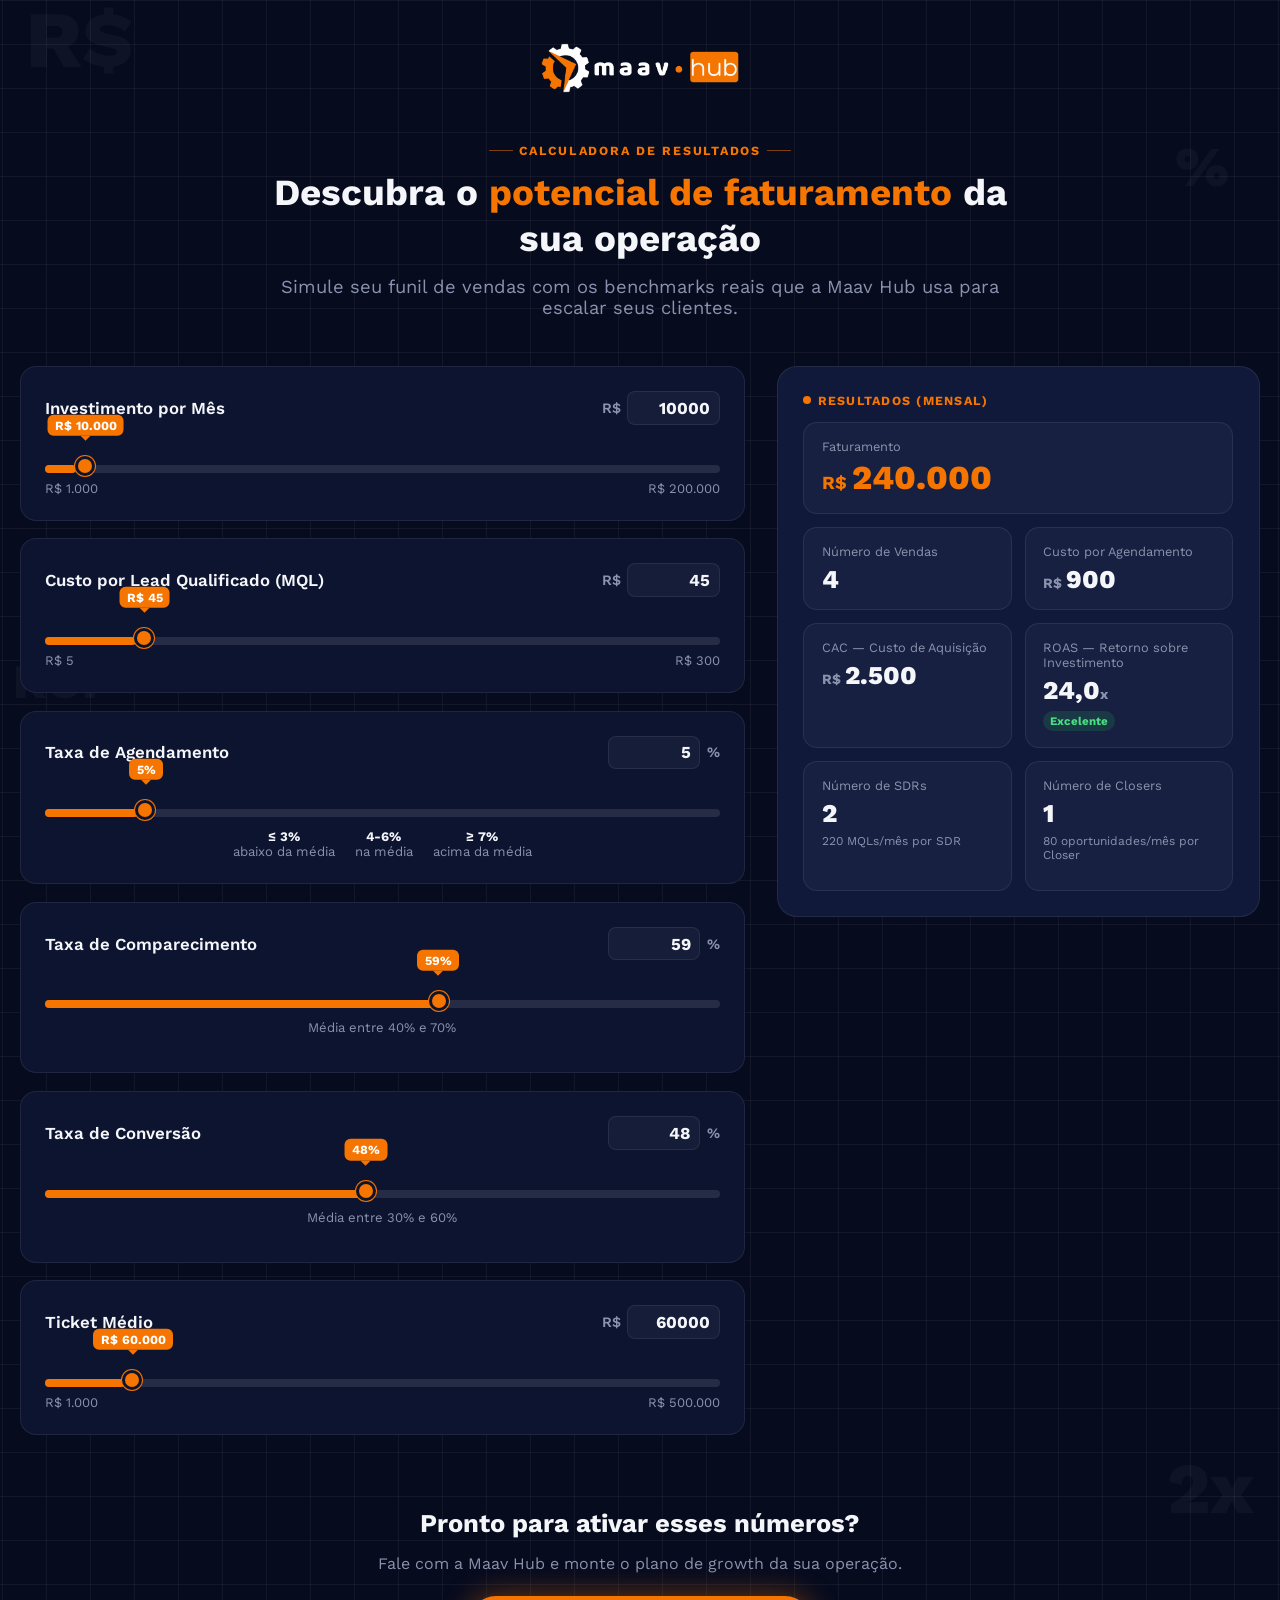
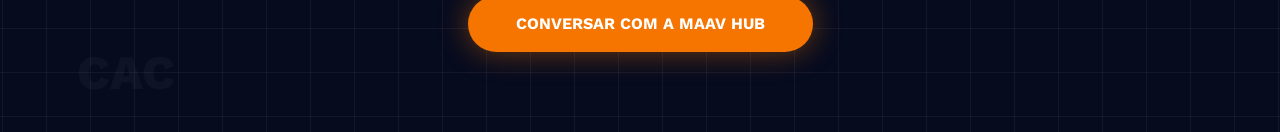
==== clientes/maav-hub/index.html @ fe4b609b "Calculadora de potencial de growth para a Maav Hub Ferramenta de lead magnet que simula o funil de v" ====
<!DOCTYPE html>
<html lang="pt-BR">
<head>
  <meta charset="UTF-8">
  <meta name="viewport" content="width=device-width, initial-scale=1.0">
  <title>Calculadora de Potencial de Growth - Maav Hub</title>
  <meta name="description" content="Descubra quanto sua operação pode faturar investindo em growth com a Maav Hub.">
  <link rel="icon" href="assets/icon.png">
  <link rel="preconnect" href="https://fonts.googleapis.com">
  <link rel="preconnect" href="https://fonts.gstatic.com" crossorigin>
  <link href="https://fonts.googleapis.com/css2?family=Work+Sans:wght@400;500;600;700;800&display=swap" rel="stylesheet">
  <link rel="stylesheet" href="style.css">
</head>
<body>
  <div class="page">

    <!-- Símbolos decorativos sutis no fundo (puramente estético) -->
    <span class="bg-symbol" aria-hidden="true" style="top:0; left:2%; font-size:5em;">R$</span>
    <span class="bg-symbol" aria-hidden="true" style="top:8%; right:4%; font-size:3.5em;">%</span>
    <span class="bg-symbol" aria-hidden="true" style="top:38%; left:1%; font-size:3em;">ROI</span>
    <span class="bg-symbol" aria-hidden="true" style="bottom:12%; right:2%; font-size:4.5em;">2x</span>
    <span class="bg-symbol" aria-hidden="true" style="bottom:2%; left:6%; font-size:3em;">CAC</span>

    <header class="page-header">
      <img src="assets/logo-horizontal-dark-theme.png" alt="Maav Hub">
    </header>

    <!-- ============================================================
         TEXTOS DA PÁGINA — edite à vontade o que está entre as tags.
         ============================================================ -->
    <section class="hero">
      <span class="eyebrow">Calculadora de Resultados</span>
      <h1>Descubra o <span>potencial de faturamento</span> da sua operação</h1>
      <p>Simule seu funil de vendas com os benchmarks reais que a Maav Hub usa para escalar seus clientes.</p>
    </section>

    <div class="calc-grid" id="calc-grid">
      <!-- ===================== INPUTS ===================== -->
      <div class="inputs-panel">

        <!-- INVESTIMENTO -->
        <div class="slider-card">
          <div class="slider-card-top">
            <span class="label-text">Investimento por Mês</span>
            <div class="num-input-group">
              <span class="prefix">R$</span>
              <input type="text" inputmode="numeric" class="num-input" id="numInvestimento">
            </div>
          </div>
          <div class="slider-wrapper">
            <div class="slider-tooltip" id="tooltipInvestimento"></div>
            <div class="slider-track">
              <div class="slider-fill" id="fillInvestimento"></div>
              <input type="range" class="slider-input" id="rangeInvestimento" min="1000" max="200000" step="1000" value="10000">
            </div>
          </div>
          <div class="slider-minmax"><span>R$ 1.000</span><span>R$ 200.000</span></div>
        </div>

        <!-- CUSTO POR MQL -->
        <div class="slider-card">
          <div class="slider-card-top">
            <span class="label-text">Custo por Lead Qualificado (MQL)</span>
            <div class="num-input-group">
              <span class="prefix">R$</span>
              <input type="text" inputmode="numeric" class="num-input" id="numCustoMql">
            </div>
          </div>
          <div class="slider-wrapper">
            <div class="slider-tooltip" id="tooltipCustoMql"></div>
            <div class="slider-track">
              <div class="slider-fill" id="fillCustoMql"></div>
              <input type="range" class="slider-input" id="rangeCustoMql" min="5" max="300" step="5" value="45">
            </div>
          </div>
          <div class="slider-minmax"><span>R$ 5</span><span>R$ 300</span></div>
        </div>

        <!-- TAXA DE AGENDAMENTO -->
        <div class="slider-card">
          <div class="slider-card-top">
            <span class="label-text">Taxa de Agendamento</span>
            <div class="num-input-group">
              <input type="text" inputmode="numeric" class="num-input" id="numTaxaAgend">
              <span class="suffix">%</span>
            </div>
          </div>
          <div class="slider-wrapper">
            <div class="slider-tooltip" id="tooltipTaxaAgend"></div>
            <div class="slider-track">
              <div class="slider-fill" id="fillTaxaAgend"></div>
              <input type="range" class="slider-input" id="rangeTaxaAgend" min="1" max="30" step="1" value="5">
            </div>
          </div>
          <div class="slider-hints">
            <span class="slider-hint"><strong>≤ 3%</strong>abaixo da média</span>
            <span class="slider-hint"><strong>4-6%</strong>na média</span>
            <span class="slider-hint"><strong>≥ 7%</strong>acima da média</span>
          </div>
        </div>

        <!-- TAXA DE COMPARECIMENTO -->
        <div class="slider-card">
          <div class="slider-card-top">
            <span class="label-text">Taxa de Comparecimento</span>
            <div class="num-input-group">
              <input type="text" inputmode="numeric" class="num-input" id="numTaxaComp">
              <span class="suffix">%</span>
            </div>
          </div>
          <div class="slider-wrapper">
            <div class="slider-tooltip" id="tooltipTaxaComp"></div>
            <div class="slider-track">
              <div class="slider-fill" id="fillTaxaComp"></div>
              <input type="range" class="slider-input" id="rangeTaxaComp" min="1" max="100" step="1" value="59">
            </div>
          </div>
          <p class="slider-hints"><span class="slider-hint">Média entre 40% e 70%</span></p>
        </div>

        <!-- TAXA DE CONVERSÃO -->
        <div class="slider-card">
          <div class="slider-card-top">
            <span class="label-text">Taxa de Conversão</span>
            <div class="num-input-group">
              <input type="text" inputmode="numeric" class="num-input" id="numTaxaConv">
              <span class="suffix">%</span>
            </div>
          </div>
          <div class="slider-wrapper">
            <div class="slider-tooltip" id="tooltipTaxaConv"></div>
            <div class="slider-track">
              <div class="slider-fill" id="fillTaxaConv"></div>
              <input type="range" class="slider-input" id="rangeTaxaConv" min="1" max="100" step="1" value="48">
            </div>
          </div>
          <p class="slider-hints"><span class="slider-hint">Média entre 30% e 60%</span></p>
        </div>

        <!-- TICKET MÉDIO -->
        <div class="slider-card">
          <div class="slider-card-top">
            <span class="label-text">Ticket Médio</span>
            <div class="num-input-group">
              <span class="prefix">R$</span>
              <input type="text" inputmode="numeric" class="num-input" id="numTicketMedio">
            </div>
          </div>
          <div class="slider-wrapper">
            <div class="slider-tooltip" id="tooltipTicketMedio"></div>
            <div class="slider-track">
              <div class="slider-fill" id="fillTicketMedio"></div>
              <input type="range" class="slider-input" id="rangeTicketMedio" min="1000" max="500000" step="1000" value="60000">
            </div>
          </div>
          <div class="slider-minmax"><span>R$ 1.000</span><span>R$ 500.000</span></div>
        </div>

      </div>

      <!-- ===================== RESULTADOS ===================== -->
      <div class="results-panel" id="results-panel">
        <div class="results-header">
          <div class="pulse-dot"></div>
          <span>Resultados (mensal)</span>
        </div>

        <div class="results-grid">
          <div class="r-card wide">
            <div class="card-label">Faturamento</div>
            <div class="value-display"><span class="prefix">R$ </span><span id="faturamentoRes">–</span></div>
          </div>

          <div class="r-card">
            <div class="card-label">Número de Vendas</div>
            <div class="value-display"><span id="vendasRes">–</span></div>
          </div>

          <div class="r-card">
            <div class="card-label">Custo por Agendamento</div>
            <div class="value-display"><span class="prefix">R$ </span><span id="custoAgendRes">–</span></div>
          </div>

          <div class="r-card">
            <div class="card-label">CAC — Custo de Aquisição</div>
            <div class="value-display"><span class="prefix">R$ </span><span id="cacRes">–</span></div>
          </div>

          <div class="r-card">
            <div class="card-label">ROAS — Retorno sobre Investimento</div>
            <div class="value-display"><span id="roasRes">–</span><span class="suffix">x</span></div>
            <div id="roasBadge" class="roas-badge" style="display:none;"></div>
          </div>

          <div class="r-card">
            <div class="card-label">Número de SDRs</div>
            <div class="value-display"><span id="sdrsRes">–</span></div>
            <p class="note">220 MQLs/mês por SDR</p>
          </div>

          <div class="r-card">
            <div class="card-label">Número de Closers</div>
            <div class="value-display"><span id="closersRes">–</span></div>
            <p class="note">80 oportunidades/mês por Closer</p>
          </div>
        </div>
      </div>
    </div>

    <div class="cta-wrap">
      <h2>Pronto para ativar esses números?</h2>
      <p>Fale com a Maav Hub e monte o plano de growth da sua operação.</p>
      <a
        class="cta-button"
        id="cta-whatsapp"
        href="#"
        target="_blank"
        rel="noopener noreferrer"
      >CONVERSAR COM A MAAV HUB</a>
    </div>

  </div>

  <script src="script.js"></script>
</body>
</html>
---- clientes/maav-hub/style.css ----
/* ============================================================================
   TEMA DO CLIENTE — MAAV HUB
   Para trocar a identidade visual de outro cliente, edite só este bloco.
   Cores em formato hexadecimal, ex: #FF0000.
   ============================================================================ */
:root {
  --cor-fundo-pagina: #060B1E;    /* fundo escuro da página */
  --cor-superficie: #0D1430;      /* fundo dos cards de input */
  --cor-superficie-2: #10193A;    /* fundo dos cards de resultado (um pouco mais claro) */
  --cor-borda: rgba(255, 255, 255, 0.08);
  --cor-grid: rgba(255, 255, 255, 0.05); /* linhas do grid decorativo de fundo */

  --cor-destaque: #F57500;        /* laranja da marca — botões, barra do slider, destaques */
  --cor-destaque-texto: #FFFFFF;  /* cor do texto sobre a cor de destaque */

  --cor-texto-principal: #F5F6FA; /* texto principal (claro, sobre fundo escuro) */
  --cor-texto-secundario: #8B92AD;

  --cor-sucesso: #22C55E;
  --cor-alerta: #F59E0B;
  --cor-risco: #EF4444;

  --fonte: "Work Sans", Arial, sans-serif;
}
/* ========================================================================== */

* {
  box-sizing: border-box;
}

html {
  background-color: var(--cor-fundo-pagina);
}

body {
  margin: 0;
  font-family: var(--fonte);
  color: var(--cor-texto-principal);
  -webkit-font-smoothing: antialiased;
  background-color: var(--cor-fundo-pagina);
  background-image:
    linear-gradient(var(--cor-grid) 1px, transparent 1px),
    linear-gradient(90deg, var(--cor-grid) 1px, transparent 1px);
  background-size: 44px 44px;
  background-position: center top;
}

.page {
  position: relative;
  max-width: 1280px;
  margin: 0 auto;
  padding: 2.5em 1.25em 5em;
  overflow: hidden;
}

/* Símbolos decorativos sutis no fundo do hero */
.bg-symbol {
  position: absolute;
  z-index: 0;
  font-weight: 800;
  color: rgba(255, 255, 255, 0.035);
  pointer-events: none;
  user-select: none;
  line-height: 1;
}

.page > *:not(.bg-symbol) {
  position: relative;
  z-index: 1;
}

/* --------------------------------------------------------------------------
   CABEÇALHO E HERO
   -------------------------------------------------------------------------- */

.page-header {
  display: flex;
  justify-content: center;
  margin-bottom: 2.5em;
}

.page-header img {
  height: 3.5em;
  width: auto;
  object-fit: contain;
}

.hero {
  text-align: center;
  max-width: 760px;
  margin: 0 auto 3em;
}

.hero .eyebrow {
  display: inline-flex;
  align-items: center;
  gap: 0.5em;
  font-size: 0.78em;
  font-weight: 700;
  letter-spacing: 0.14em;
  text-transform: uppercase;
  color: var(--cor-destaque);
  margin-bottom: 1em;
}

.hero .eyebrow::before,
.hero .eyebrow::after {
  content: "";
  width: 24px;
  height: 1px;
  background: var(--cor-destaque);
  opacity: 0.5;
}

.hero h1 {
  font-weight: 700;
  font-size: 2.3em;
  line-height: 1.25;
  margin: 0;
  color: var(--cor-texto-principal);
}

.hero h1 span {
  color: var(--cor-destaque);
}

.hero p {
  font-size: 1.15em;
  color: var(--cor-texto-secundario);
  margin-top: 0.75em;
}

/* --------------------------------------------------------------------------
   GRID PRINCIPAL
   -------------------------------------------------------------------------- */

.calc-grid {
  display: grid;
  grid-template-columns: 1fr;
  gap: 1.5em;
  align-items: start;
}

@media (min-width: 1024px) {
  .calc-grid {
    grid-template-columns: 3fr 2fr;
    gap: 2em;
  }
  .results-panel {
    position: sticky;
    top: 2em;
  }
}

/* --------------------------------------------------------------------------
   CARDS DE INPUT (SLIDERS)
   -------------------------------------------------------------------------- */

.slider-card {
  background: var(--cor-superficie);
  border: 1px solid var(--cor-borda);
  border-radius: 16px;
  padding: 1.5em;
  margin-bottom: 1.1em;
}

.slider-card-top {
  display: flex;
  align-items: center;
  justify-content: space-between;
  margin-bottom: 0.9em;
  gap: 1em;
}

.label-text {
  font-weight: 600;
  font-size: 1.05em;
  color: var(--cor-texto-principal);
}

.num-input-group {
  display: flex;
  align-items: center;
  gap: 0.4em;
  flex-shrink: 0;
}

.num-input-group .prefix,
.num-input-group .suffix {
  font-weight: 600;
  color: var(--cor-texto-secundario);
  font-size: 0.9em;
}

.num-input {
  width: 5.5em;
  text-align: right;
  font-family: var(--fonte);
  font-weight: 700;
  font-size: 1.05em;
  color: var(--cor-texto-principal);
  background: rgba(255, 255, 255, 0.04);
  border: 1px solid var(--cor-borda);
  border-radius: 8px;
  padding: 0.35em 0.5em;
  transition: border-color 0.2s ease;
}

.num-input:focus {
  outline: none;
  border-color: var(--cor-destaque);
}

.slider-wrapper {
  position: relative;
  padding-top: 1.6em;
}

.slider-track {
  position: relative;
  height: 8px;
  border-radius: 5px;
  background: rgba(255, 255, 255, 0.1);
}

.slider-fill {
  position: absolute;
  left: 0;
  top: 0;
  height: 100%;
  border-radius: 5px;
  background: var(--cor-destaque);
  width: 0%;
  pointer-events: none;
}

.slider-tooltip {
  position: absolute;
  top: -0.3em;
  transform: translate(-50%, -100%);
  background: var(--cor-destaque);
  color: #fff;
  font-size: 0.78em;
  font-weight: 700;
  padding: 0.25em 0.6em;
  border-radius: 6px;
  white-space: nowrap;
  pointer-events: none;
}

.slider-tooltip::after {
  content: "";
  position: absolute;
  top: 100%;
  left: 50%;
  transform: translateX(-50%);
  border: 5px solid transparent;
  border-top-color: var(--cor-destaque);
}

input[type="range"].slider-input {
  position: absolute;
  left: 0;
  top: 0;
  width: 100%;
  height: 8px;
  margin: 0;
  -webkit-appearance: none;
  appearance: none;
  background: transparent;
  cursor: pointer;
}

input[type="range"].slider-input::-webkit-slider-thumb {
  -webkit-appearance: none;
  appearance: none;
  width: 20px;
  height: 20px;
  border-radius: 50%;
  background: var(--cor-destaque);
  border: 3px solid var(--cor-superficie);
  box-shadow: 0 0 0 1px var(--cor-destaque);
  margin-top: -6px;
  cursor: pointer;
}

input[type="range"].slider-input::-moz-range-thumb {
  width: 20px;
  height: 20px;
  border-radius: 50%;
  background: var(--cor-destaque);
  border: 3px solid var(--cor-superficie);
  box-shadow: 0 0 0 1px var(--cor-destaque);
  cursor: pointer;
}

.slider-minmax {
  display: flex;
  justify-content: space-between;
  margin-top: 0.6em;
  font-size: 0.82em;
  color: var(--cor-texto-secundario);
}

.slider-hints {
  display: flex;
  justify-content: center;
  gap: 1.5em;
  flex-wrap: wrap;
  margin-top: 0.9em;
  font-size: 0.82em;
  color: var(--cor-texto-secundario);
  text-align: center;
}

.slider-hint strong {
  display: block;
  color: var(--cor-texto-principal);
}

/* --------------------------------------------------------------------------
   PAINEL DE RESULTADOS
   -------------------------------------------------------------------------- */

.results-panel {
  background: var(--cor-superficie-2);
  border: 1px solid var(--cor-borda);
  border-radius: 20px;
  padding: 1.6em;
}

.results-header {
  display: flex;
  align-items: center;
  gap: 0.5em;
  margin-bottom: 1.1em;
  font-size: 0.78em;
  font-weight: 700;
  letter-spacing: 0.1em;
  text-transform: uppercase;
  color: var(--cor-destaque);
}

.pulse-dot {
  width: 8px;
  height: 8px;
  border-radius: 50%;
  background: var(--cor-destaque);
  animation: pulse-dot 1.6s ease-in-out infinite;
}

@keyframes pulse-dot {
  0%, 100% { opacity: 1; transform: scale(1); }
  50% { opacity: 0.4; transform: scale(0.8); }
}

.results-grid {
  display: grid;
  grid-template-columns: 1fr 1fr;
  gap: 0.8em;
}

.r-card {
  position: relative;
  background: rgba(255, 255, 255, 0.03);
  border: 1px solid var(--cor-borda);
  border-radius: 14px;
  padding: 1em 1.1em;
}

.r-card.wide {
  grid-column: 1 / -1;
}

.card-label {
  display: flex;
  align-items: center;
  gap: 0.4em;
  font-size: 0.8em;
  color: var(--cor-texto-secundario);
  margin-bottom: 0.5em;
}

.value-display {
  font-size: 1.6em;
  font-weight: 800;
  line-height: 1.1;
  color: var(--cor-texto-principal);
}

.r-card.wide .value-display {
  font-size: 2.1em;
  color: var(--cor-destaque);
}

.value-display .prefix,
.value-display .suffix {
  font-size: 0.55em;
  font-weight: 700;
  color: var(--cor-texto-secundario);
}

.r-card.wide .value-display .prefix {
  color: var(--cor-destaque);
}

.r-card .note {
  margin-top: 0.5em;
  font-size: 0.75em;
  color: var(--cor-texto-secundario);
}

.roas-badge {
  display: inline-flex;
  align-items: center;
  gap: 0.3em;
  margin-top: 0.6em;
  padding: 0.25em 0.6em;
  border-radius: 999px;
  font-size: 0.72em;
  font-weight: 700;
}

.roas-badge.positive {
  background: rgba(34, 197, 94, 0.15);
  color: #4ADE80;
}

.roas-badge.warning {
  background: rgba(245, 158, 11, 0.15);
  color: #FBBF24;
}

.roas-badge.negative {
  background: rgba(239, 68, 68, 0.15);
  color: #F87171;
}

/* --------------------------------------------------------------------------
   BOTÃO CTA
   -------------------------------------------------------------------------- */

.cta-wrap {
  text-align: center;
  margin-top: 3.5em;
}

.cta-wrap h2 {
  font-size: 1.6em;
  margin-bottom: 0.3em;
  color: var(--cor-texto-principal);
}

.cta-wrap p {
  color: var(--cor-texto-secundario);
  margin-bottom: 1.4em;
}

.cta-button {
  background-color: var(--cor-destaque);
  color: var(--cor-destaque-texto);
  font-family: var(--fonte);
  font-weight: 700;
  font-size: 1em;
  padding: 1.15em 3em;
  border-radius: 100px;
  text-decoration: none;
  box-shadow: 0 0 30px 0 rgba(245, 117, 0, 0.45);
  display: inline-block;
  transform: scale(1);
  animation: pulsar 1.4s infinite;
  transition: filter 0.2s ease;
}

.cta-button:hover {
  filter: brightness(1.05);
}

@keyframes pulsar {
  0% { transform: scale(0.96); }
  70% { transform: scale(1); }
  100% { transform: scale(0.96); }
}

/* --------------------------------------------------------------------------
   RESPONSIVO
   -------------------------------------------------------------------------- */

@media (max-width: 640px) {
  .hero h1 {
    font-size: 1.7em;
  }

  .results-grid {
    grid-template-columns: 1fr 1fr;
  }

  .r-card .value-display {
    font-size: 1.3em;
  }

  .r-card.wide .value-display {
    font-size: 1.7em;
  }

  .bg-symbol {
    display: none;
  }
}
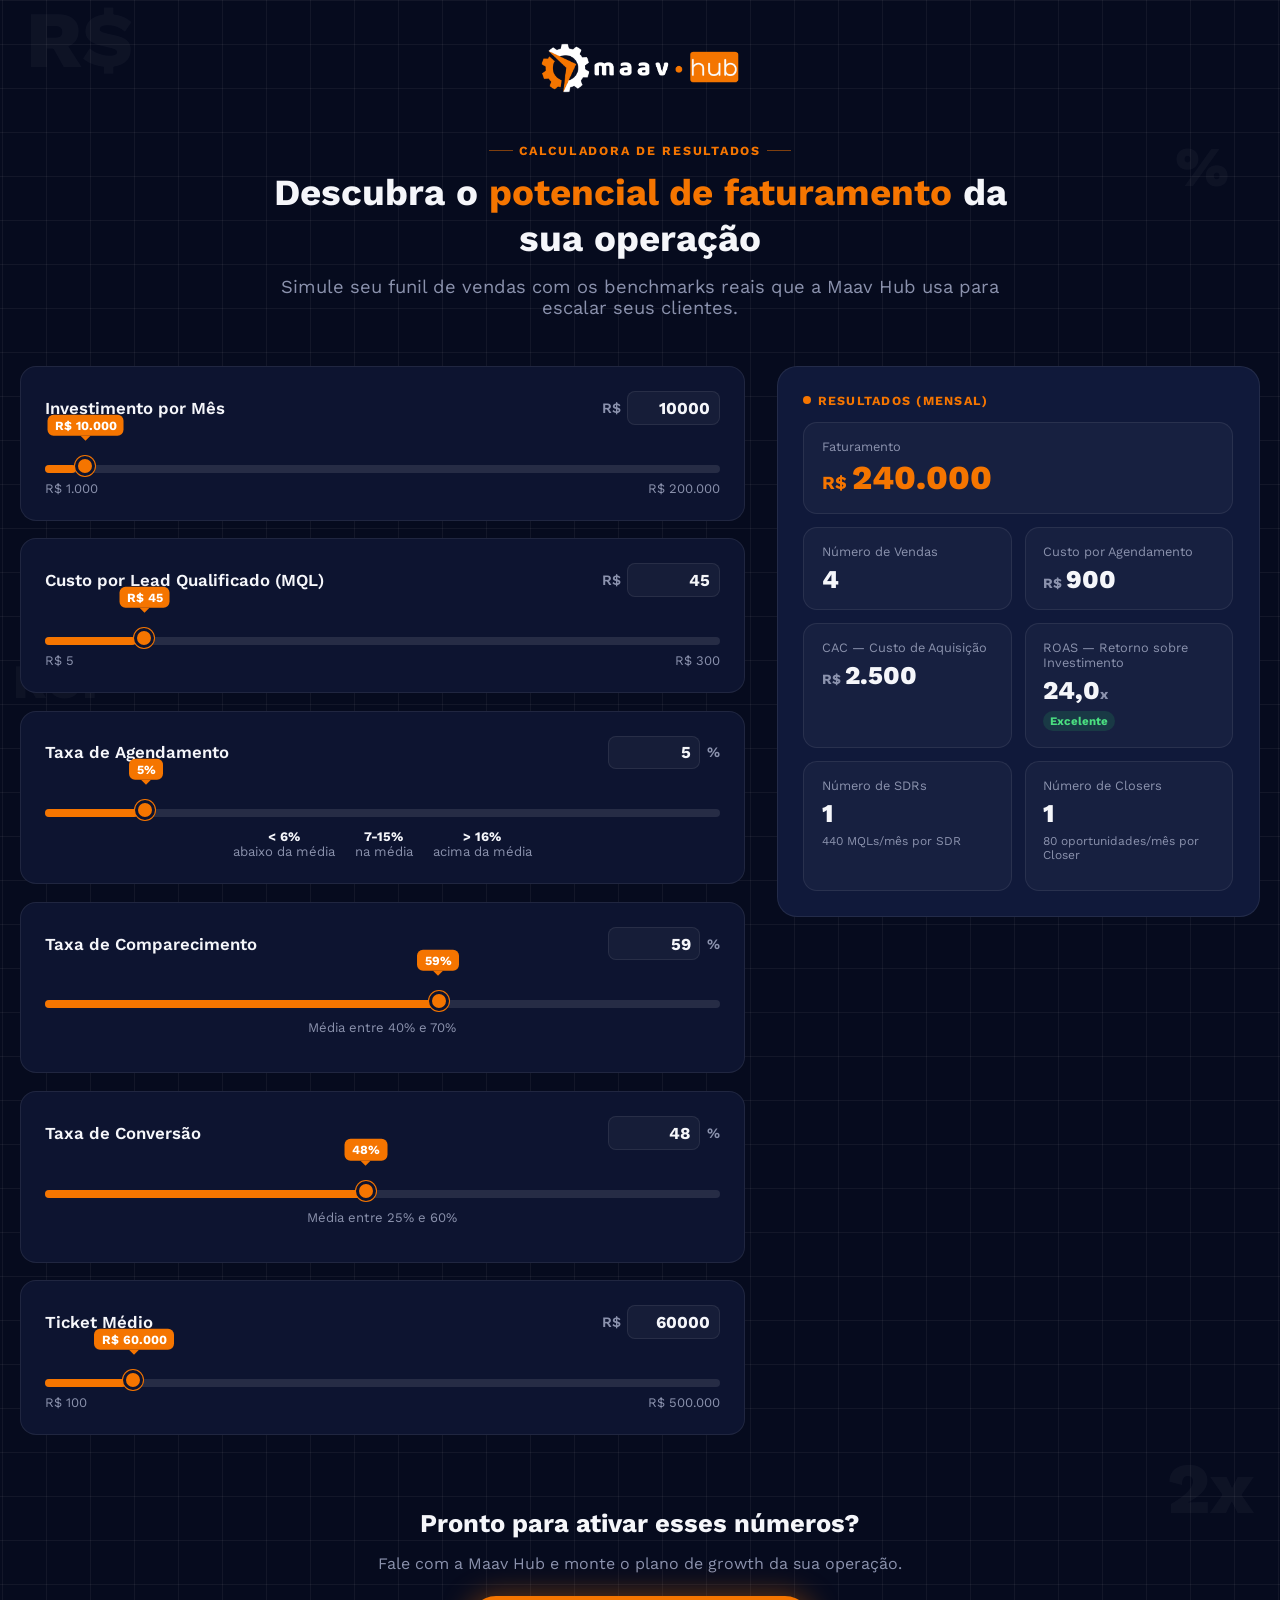
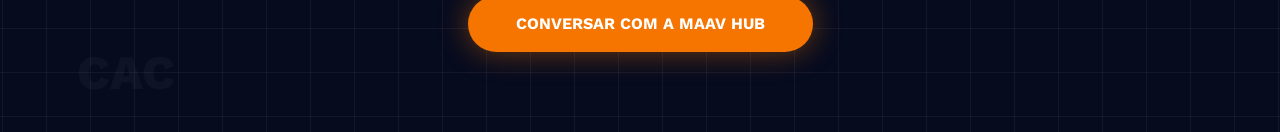
==== commit c5f99155: "Aplica ajustes do PDF de alteracoes da calculadora - Faixas de referencia da Taxa de Agendamento: <6" ====
--- a/clientes/maav-hub/index.html
+++ b/clientes/maav-hub/index.html
@@ -93,9 +93,9 @@
             </div>
           </div>
           <div class="slider-hints">
-            <span class="slider-hint"><strong>≤ 3%</strong>abaixo da média</span>
-            <span class="slider-hint"><strong>4-6%</strong>na média</span>
-            <span class="slider-hint"><strong>≥ 7%</strong>acima da média</span>
+            <span class="slider-hint"><strong>&lt; 6%</strong>abaixo da média</span>
+            <span class="slider-hint"><strong>7-15%</strong>na média</span>
+            <span class="slider-hint"><strong>&gt; 16%</strong>acima da média</span>
           </div>
         </div>
 
@@ -134,7 +134,7 @@
               <input type="range" class="slider-input" id="rangeTaxaConv" min="1" max="100" step="1" value="48">
             </div>
           </div>
-          <p class="slider-hints"><span class="slider-hint">Média entre 30% e 60%</span></p>
+          <p class="slider-hints"><span class="slider-hint">Média entre 25% e 60%</span></p>
         </div>
 
         <!-- TICKET MÉDIO -->
@@ -150,10 +150,10 @@
             <div class="slider-tooltip" id="tooltipTicketMedio"></div>
             <div class="slider-track">
               <div class="slider-fill" id="fillTicketMedio"></div>
-              <input type="range" class="slider-input" id="rangeTicketMedio" min="1000" max="500000" step="1000" value="60000">
-            </div>
-          </div>
-          <div class="slider-minmax"><span>R$ 1.000</span><span>R$ 500.000</span></div>
+              <input type="range" class="slider-input" id="rangeTicketMedio" min="100" max="500000" step="100" value="60000">
+            </div>
+          </div>
+          <div class="slider-minmax"><span>R$ 100</span><span>R$ 500.000</span></div>
         </div>
 
       </div>
@@ -195,13 +195,13 @@
           <div class="r-card">
             <div class="card-label">Número de SDRs</div>
             <div class="value-display"><span id="sdrsRes">–</span></div>
-            <p class="note">220 MQLs/mês por SDR</p>
+            <p class="note" id="sdrCapacityNote"></p>
           </div>
 
           <div class="r-card">
             <div class="card-label">Número de Closers</div>
             <div class="value-display"><span id="closersRes">–</span></div>
-            <p class="note">80 oportunidades/mês por Closer</p>
+            <p class="note" id="closerCapacityNote"></p>
           </div>
         </div>
       </div>
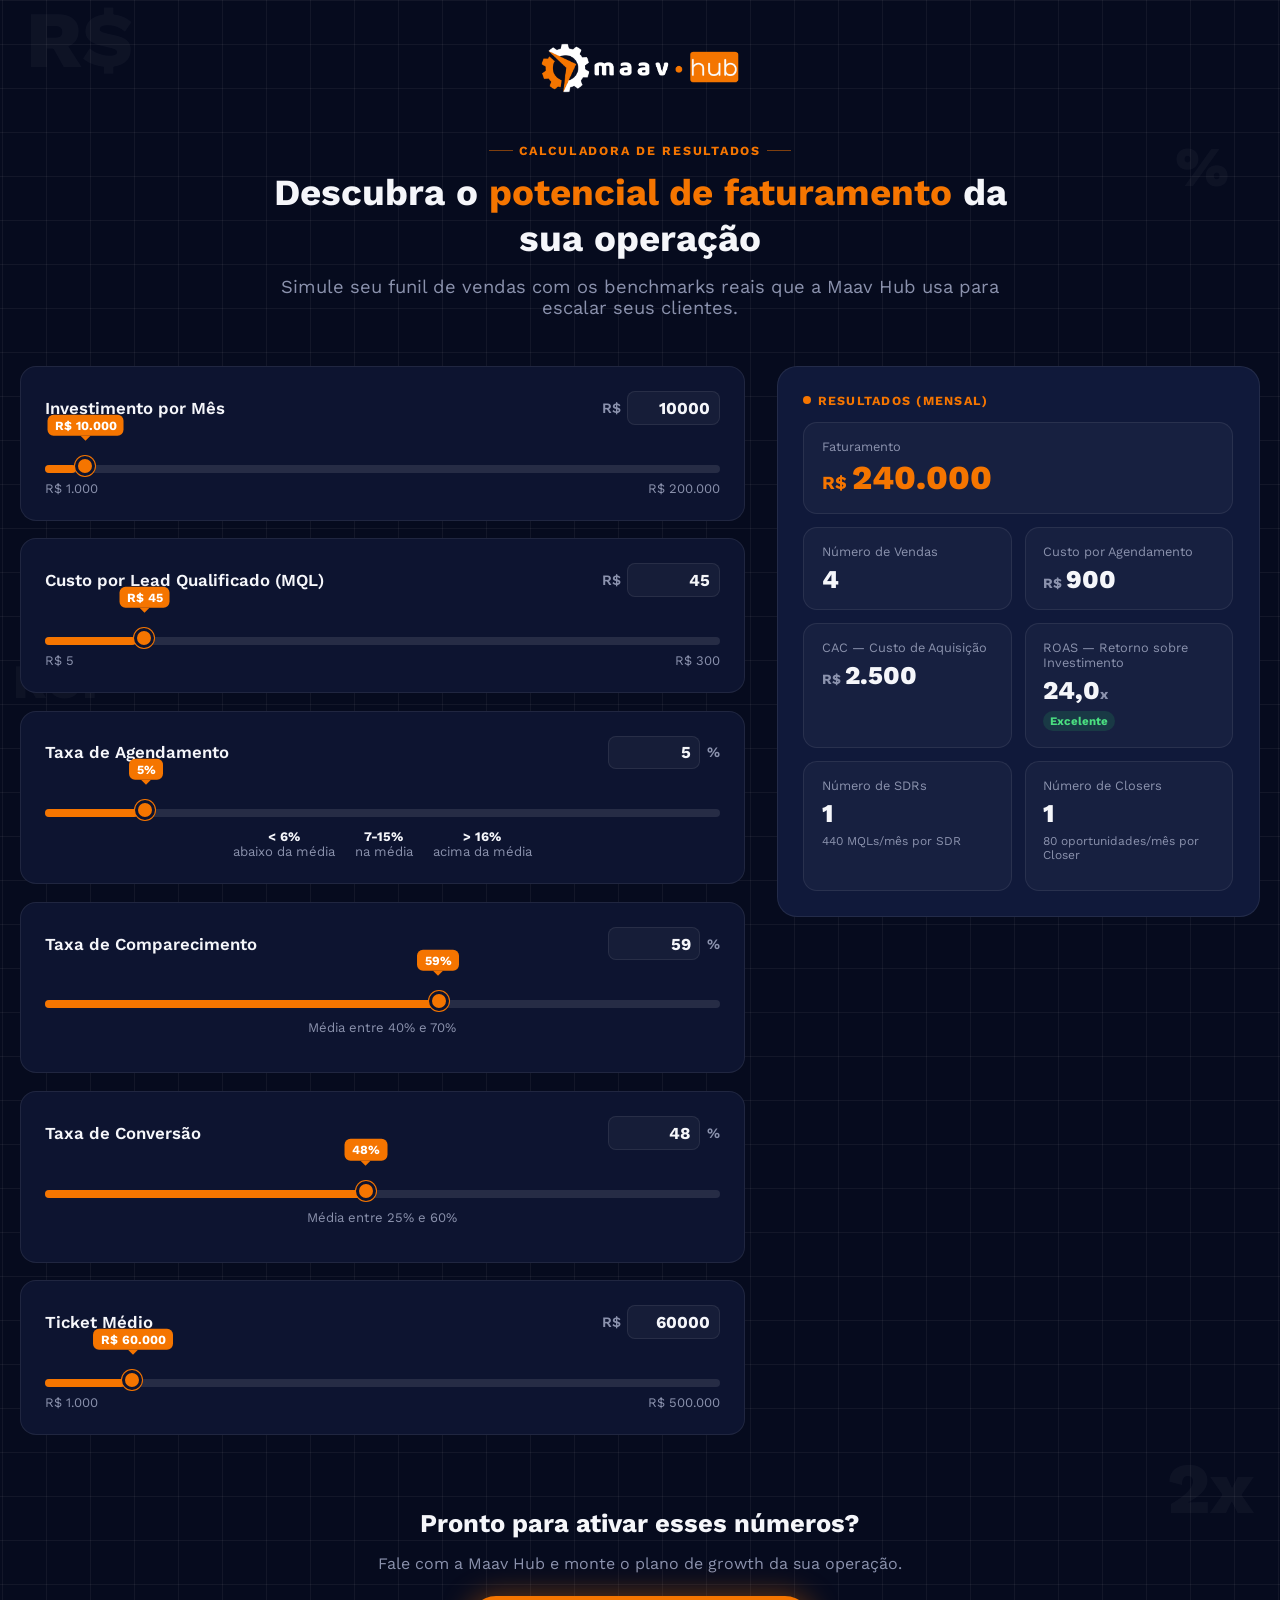
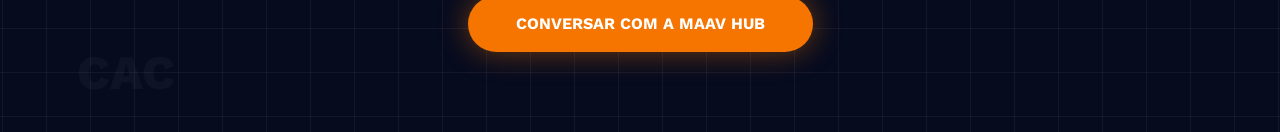
==== commit 2f76d8f2: "Reverte minimo do Ticket Medio para R$1.000 Co-Authored-By: Claude Sonnet 5 <noreply@anthropic.com>" ====
--- a/clientes/maav-hub/index.html
+++ b/clientes/maav-hub/index.html
@@ -150,10 +150,10 @@
             <div class="slider-tooltip" id="tooltipTicketMedio"></div>
             <div class="slider-track">
               <div class="slider-fill" id="fillTicketMedio"></div>
-              <input type="range" class="slider-input" id="rangeTicketMedio" min="100" max="500000" step="100" value="60000">
-            </div>
-          </div>
-          <div class="slider-minmax"><span>R$ 100</span><span>R$ 500.000</span></div>
+              <input type="range" class="slider-input" id="rangeTicketMedio" min="1000" max="500000" step="1000" value="60000">
+            </div>
+          </div>
+          <div class="slider-minmax"><span>R$ 1.000</span><span>R$ 500.000</span></div>
         </div>
 
       </div>
